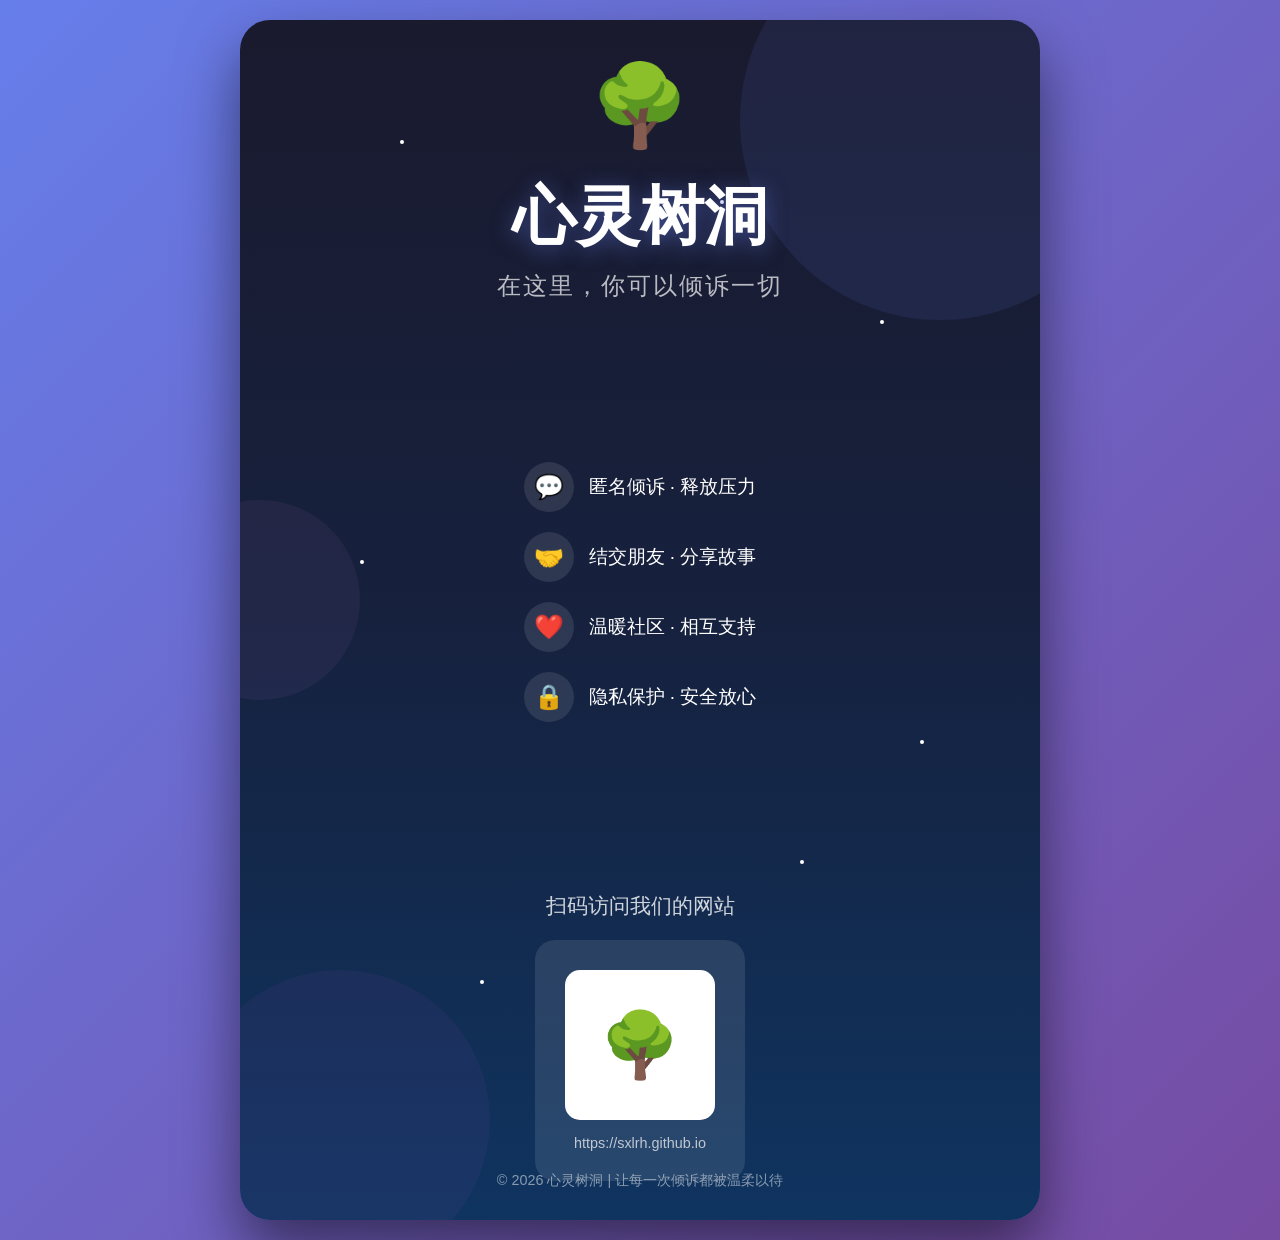
==== poster.html @ 81b8dd36 "📄 添加宣传海报" ====
<!DOCTYPE html>
<html lang="zh-CN">
<head>
    <meta charset="UTF-8">
    <meta name="viewport" content="width=device-width, initial-scale=1.0">
    <title>心灵树洞 - 宣传海报</title>
    <style>
        * {
            margin: 0;
            padding: 0;
            box-sizing: border-box;
        }
        body {
            font-family: 'Segoe UI', 'Microsoft YaHei', sans-serif;
            background: linear-gradient(135deg, #667eea 0%, #764ba2 100%);
            min-height: 100vh;
            display: flex;
            justify-content: center;
            align-items: center;
            padding: 20px;
        }
        .poster {
            width: 800px;
            height: 1200px;
            background: linear-gradient(180deg, #1a1a2e 0%, #16213e 50%, #0f3460 100%);
            border-radius: 30px;
            box-shadow: 0 30px 60px rgba(0,0,0,0.5);
            overflow: hidden;
            position: relative;
        }
        /* 装饰圆圈 */
        .circle {
            position: absolute;
            border-radius: 50%;
            opacity: 0.1;
        }
        .circle1 {
            width: 400px;
            height: 400px;
            background: #667eea;
            top: -100px;
            right: -100px;
        }
        .circle2 {
            width: 300px;
            height: 300px;
            background: #764ba2;
            bottom: -50px;
            left: -50px;
        }
        .circle3 {
            width: 200px;
            height: 200px;
            background: #f093fb;
            top: 40%;
            left: -80px;
            opacity: 0.05;
        }
        /* 主内容区 */
        .content {
            position: relative;
            z-index: 1;
            padding: 60px 40px;
            text-align: center;
            height: 100%;
            display: flex;
            flex-direction: column;
            justify-content: center;
        }
        /* Logo */
        .logo {
            font-size: 4rem;
            font-weight: 800;
            color: white;
            margin-bottom: 10px;
            text-shadow: 0 4px 20px rgba(102, 126, 234, 0.5);
        }
        .logo-icon {
            font-size: 5rem;
            margin-bottom: 20px;
        }
        /* 副标题 */
        .subtitle {
            color: rgba(255,255,255,0.7);
            font-size: 1.5rem;
            margin-bottom: 40px;
            letter-spacing: 2px;
        }
        /* 分割线 */
        .divider {
            width: 100px;
            height: 3px;
            background: linear-gradient(90deg, transparent, #667eea, transparent);
            margin: 30px auto;
        }
        /* 特点列表 */
        .features {
            margin: 40px 0;
        }
        .feature {
            display: flex;
            align-items: center;
            justify-content: center;
            gap: 15px;
            margin: 20px 0;
            color: white;
            font-size: 1.2rem;
        }
        .feature-icon {
            width: 50px;
            height: 50px;
            background: rgba(255,255,255,0.1);
            border-radius: 50%;
            display: flex;
            align-items: center;
            justify-content: center;
            font-size: 1.5rem;
        }
        /* 按钮区域 */
        .cta {
            margin-top: 50px;
        }
        .cta-text {
            color: rgba(255,255,255,0.8);
            font-size: 1.3rem;
            margin-bottom: 20px;
        }
        .qr-section {
            background: rgba(255,255,255,0.1);
            border-radius: 20px;
            padding: 30px;
            display: inline-block;
        }
        .qr-placeholder {
            width: 150px;
            height: 150px;
            background: white;
            border-radius: 15px;
            display: flex;
            align-items: center;
            justify-content: center;
            margin: 0 auto 15px;
            font-size: 4rem;
        }
        .qr-text {
            color: rgba(255,255,255,0.7);
            font-size: 0.9rem;
        }
        /* 底部信息 */
        .footer {
            position: absolute;
            bottom: 30px;
            left: 0;
            right: 0;
            text-align: center;
            color: rgba(255,255,255,0.5);
            font-size: 0.9rem;
        }
        /* 装饰星星 */
        .stars {
            position: absolute;
            width: 100%;
            height: 100%;
            top: 0;
            left: 0;
            pointer-events: none;
        }
        .star {
            position: absolute;
            width: 4px;
            height: 4px;
            background: white;
            border-radius: 50%;
            animation: twinkle 2s infinite;
        }
        @keyframes twinkle {
            0%, 100% { opacity: 0.3; }
            50% { opacity: 1; }
        }
    </style>
</head>
<body>
    <div class="poster">
        <!-- 装饰圆圈 -->
        <div class="circle circle1"></div>
        <div class="circle circle2"></div>
        <div class="circle circle3"></div>
        
        <!-- 星星装饰 -->
        <div class="stars">
            <div class="star" style="top: 10%; left: 20%; animation-delay: 0s;"></div>
            <div class="star" style="top: 25%; left: 80%; animation-delay: 0.5s;"></div>
            <div class="star" style="top: 45%; left: 15%; animation-delay: 1s;"></div>
            <div class="star" style="top: 60%; left: 85%; animation-delay: 1.5s;"></div>
            <div class="star" style="top: 80%; left: 30%; animation-delay: 0.3s;"></div>
            <div class="star" style="top: 15%; left: 60%; animation-delay: 0.8s;"></div>
            <div class="star" style="top: 70%; left: 70%; animation-delay: 1.2s;"></div>
        </div>
        
        <div class="content">
            <!-- Logo -->
            <div class="logo-icon">🌳</div>
            <h1 class="logo">心灵树洞</h1>
            <p class="subtitle">在这里，你可以倾诉一切</p>
            
            <div class="divider"></div>
            
            <!-- 特点 -->
            <div class="features">
                <div class="feature">
                    <div class="feature-icon">💬</div>
                    <span>匿名倾诉 · 释放压力</span>
                </div>
                <div class="feature">
                    <div class="feature-icon">🤝</div>
                    <span>结交朋友 · 分享故事</span>
                </div>
                <div class="feature">
                    <div class="feature-icon">❤️</div>
                    <span>温暖社区 · 相互支持</span>
                </div>
                <div class="feature">
                    <div class="feature-icon">🔒</div>
                    <span>隐私保护 · 安全放心</span>
                </div>
            </div>
            
            <div class="divider"></div>
            
            <!-- 扫码区域 -->
            <div class="cta">
                <p class="cta-text">扫码访问我们的网站</p>
                <div class="qr-section">
                    <div class="qr-placeholder">🌳</div>
                    <p class="qr-text">https://sxlrh.github.io</p>
                </div>
            </div>
        </div>
        
        <!-- 底部 -->
        <div class="footer">
            <p>© 2026 心灵树洞 | 让每一次倾诉都被温柔以待</p>
        </div>
    </div>
</body>
</html>
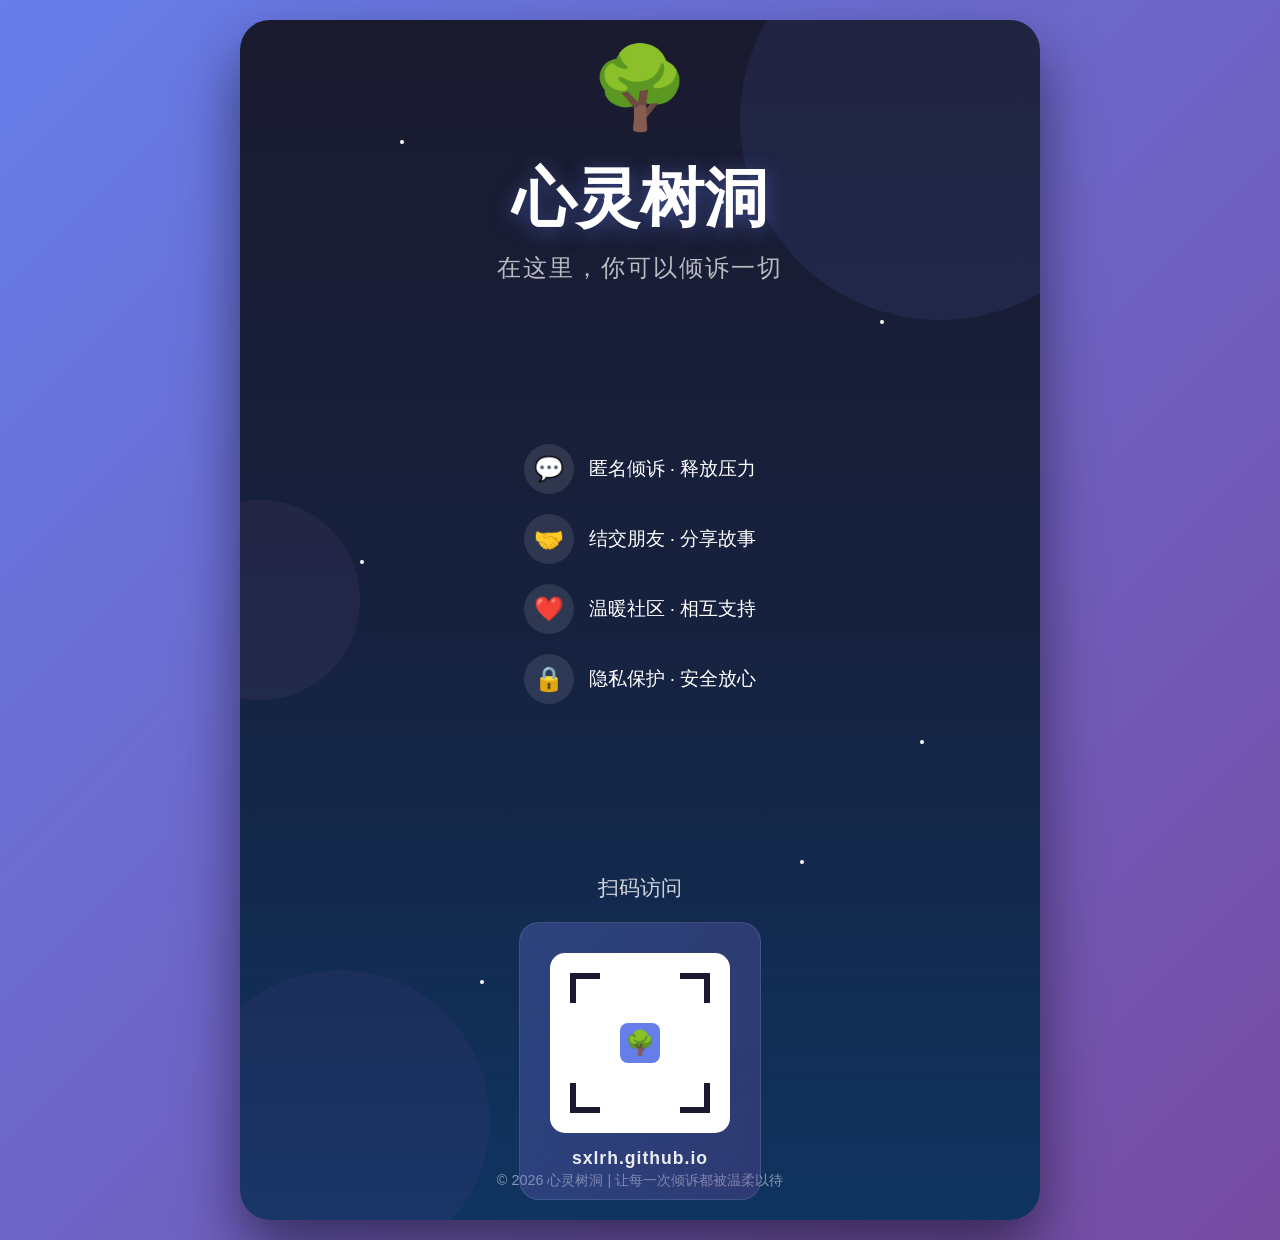
==== commit 161cf924: "🎨 优化海报二维码样式" ====
--- a/poster.html
+++ b/poster.html
@@ -34,28 +34,10 @@
             border-radius: 50%;
             opacity: 0.1;
         }
-        .circle1 {
-            width: 400px;
-            height: 400px;
-            background: #667eea;
-            top: -100px;
-            right: -100px;
-        }
-        .circle2 {
-            width: 300px;
-            height: 300px;
-            background: #764ba2;
-            bottom: -50px;
-            left: -50px;
-        }
-        .circle3 {
-            width: 200px;
-            height: 200px;
-            background: #f093fb;
-            top: 40%;
-            left: -80px;
-            opacity: 0.05;
-        }
+        .circle1 { width: 400px; height: 400px; background: #667eea; top: -100px; right: -100px; }
+        .circle2 { width: 300px; height: 300px; background: #764ba2; bottom: -50px; left: -50px; }
+        .circle3 { width: 200px; height: 200px; background: #f093fb; top: 40%; left: -80px; opacity: 0.05; }
+        
         /* 主内容区 */
         .content {
             position: relative;
@@ -67,6 +49,7 @@
             flex-direction: column;
             justify-content: center;
         }
+        
         /* Logo */
         .logo {
             font-size: 4rem;
@@ -78,21 +61,27 @@
         .logo-icon {
             font-size: 5rem;
             margin-bottom: 20px;
-        }
-        /* 副标题 */
+            animation: float 3s ease-in-out infinite;
+        }
+        @keyframes float {
+            0%, 100% { transform: translateY(0); }
+            50% { transform: translateY(-10px); }
+        }
+        
         .subtitle {
             color: rgba(255,255,255,0.7);
             font-size: 1.5rem;
             margin-bottom: 40px;
             letter-spacing: 2px;
         }
-        /* 分割线 */
+        
         .divider {
             width: 100px;
             height: 3px;
             background: linear-gradient(90deg, transparent, #667eea, transparent);
             margin: 30px auto;
         }
+        
         /* 特点列表 */
         .features {
             margin: 40px 0;
@@ -116,7 +105,8 @@
             justify-content: center;
             font-size: 1.5rem;
         }
-        /* 按钮区域 */
+        
+        /* 扫码区域 */
         .cta {
             margin-top: 50px;
         }
@@ -126,26 +116,68 @@
             margin-bottom: 20px;
         }
         .qr-section {
-            background: rgba(255,255,255,0.1);
+            background: linear-gradient(135deg, rgba(102,126,234,0.3) 0%, rgba(118,75,162,0.3) 100%);
             border-radius: 20px;
             padding: 30px;
             display: inline-block;
-        }
-        .qr-placeholder {
-            width: 150px;
-            height: 150px;
+            border: 1px solid rgba(255,255,255,0.1);
+        }
+        .qr-box {
+            width: 180px;
+            height: 180px;
             background: white;
             border-radius: 15px;
-            display: flex;
-            align-items: center;
-            justify-content: center;
             margin: 0 auto 15px;
-            font-size: 4rem;
-        }
+            display: flex;
+            align-items: center;
+            justify-content: center;
+            position: relative;
+            overflow: hidden;
+        }
+        /* 模拟二维码图案 */
+        .qr-pattern {
+            width: 140px;
+            height: 140px;
+            position: relative;
+        }
+        .qr-block {
+            position: absolute;
+            background: #1a1a2e;
+        }
+        /* 定位角 */
+        .qr-corner {
+            width: 30px;
+            height: 30px;
+            border: 6px solid #1a1a2e;
+            position: absolute;
+        }
+        .qr-corner-tl { top: 0; left: 0; border-right: none; border-bottom: none; }
+        .qr-corner-tr { top: 0; right: 0; border-left: none; border-bottom: none; }
+        .qr-corner-bl { bottom: 0; left: 0; border-right: none; border-top: none; }
+        .qr-corner-br { bottom: 0; right: 0; border-left: none; border-top: none; }
+        /* 中心logo */
+        .qr-center {
+            position: absolute;
+            top: 50%;
+            left: 50%;
+            transform: translate(-50%, -50%);
+            width: 40px;
+            height: 40px;
+            background: #667eea;
+            border-radius: 8px;
+            display: flex;
+            align-items: center;
+            justify-content: center;
+            font-size: 1.5rem;
+        }
+        
         .qr-text {
-            color: rgba(255,255,255,0.7);
-            font-size: 0.9rem;
-        }
+            color: rgba(255,255,255,0.9);
+            font-size: 1.1rem;
+            font-weight: 600;
+            letter-spacing: 1px;
+        }
+        
         /* 底部信息 */
         .footer {
             position: absolute;
@@ -156,6 +188,7 @@
             color: rgba(255,255,255,0.5);
             font-size: 0.9rem;
         }
+        
         /* 装饰星星 */
         .stars {
             position: absolute;
@@ -181,12 +214,10 @@
 </head>
 <body>
     <div class="poster">
-        <!-- 装饰圆圈 -->
         <div class="circle circle1"></div>
         <div class="circle circle2"></div>
         <div class="circle circle3"></div>
         
-        <!-- 星星装饰 -->
         <div class="stars">
             <div class="star" style="top: 10%; left: 20%; animation-delay: 0s;"></div>
             <div class="star" style="top: 25%; left: 80%; animation-delay: 0.5s;"></div>
@@ -198,14 +229,12 @@
         </div>
         
         <div class="content">
-            <!-- Logo -->
             <div class="logo-icon">🌳</div>
             <h1 class="logo">心灵树洞</h1>
             <p class="subtitle">在这里，你可以倾诉一切</p>
             
             <div class="divider"></div>
             
-            <!-- 特点 -->
             <div class="features">
                 <div class="feature">
                     <div class="feature-icon">💬</div>
@@ -227,17 +256,23 @@
             
             <div class="divider"></div>
             
-            <!-- 扫码区域 -->
             <div class="cta">
-                <p class="cta-text">扫码访问我们的网站</p>
+                <p class="cta-text">扫码访问</p>
                 <div class="qr-section">
-                    <div class="qr-placeholder">🌳</div>
-                    <p class="qr-text">https://sxlrh.github.io</p>
+                    <div class="qr-box">
+                        <div class="qr-pattern">
+                            <div class="qr-corner qr-corner-tl"></div>
+                            <div class="qr-corner qr-corner-tr"></div>
+                            <div class="qr-corner qr-corner-bl"></div>
+                            <div class="qr-corner qr-corner-br"></div>
+                            <div class="qr-center">🌳</div>
+                        </div>
+                    </div>
+                    <p class="qr-text">sxlrh.github.io</p>
                 </div>
             </div>
         </div>
         
-        <!-- 底部 -->
         <div class="footer">
             <p>© 2026 心灵树洞 | 让每一次倾诉都被温柔以待</p>
         </div>
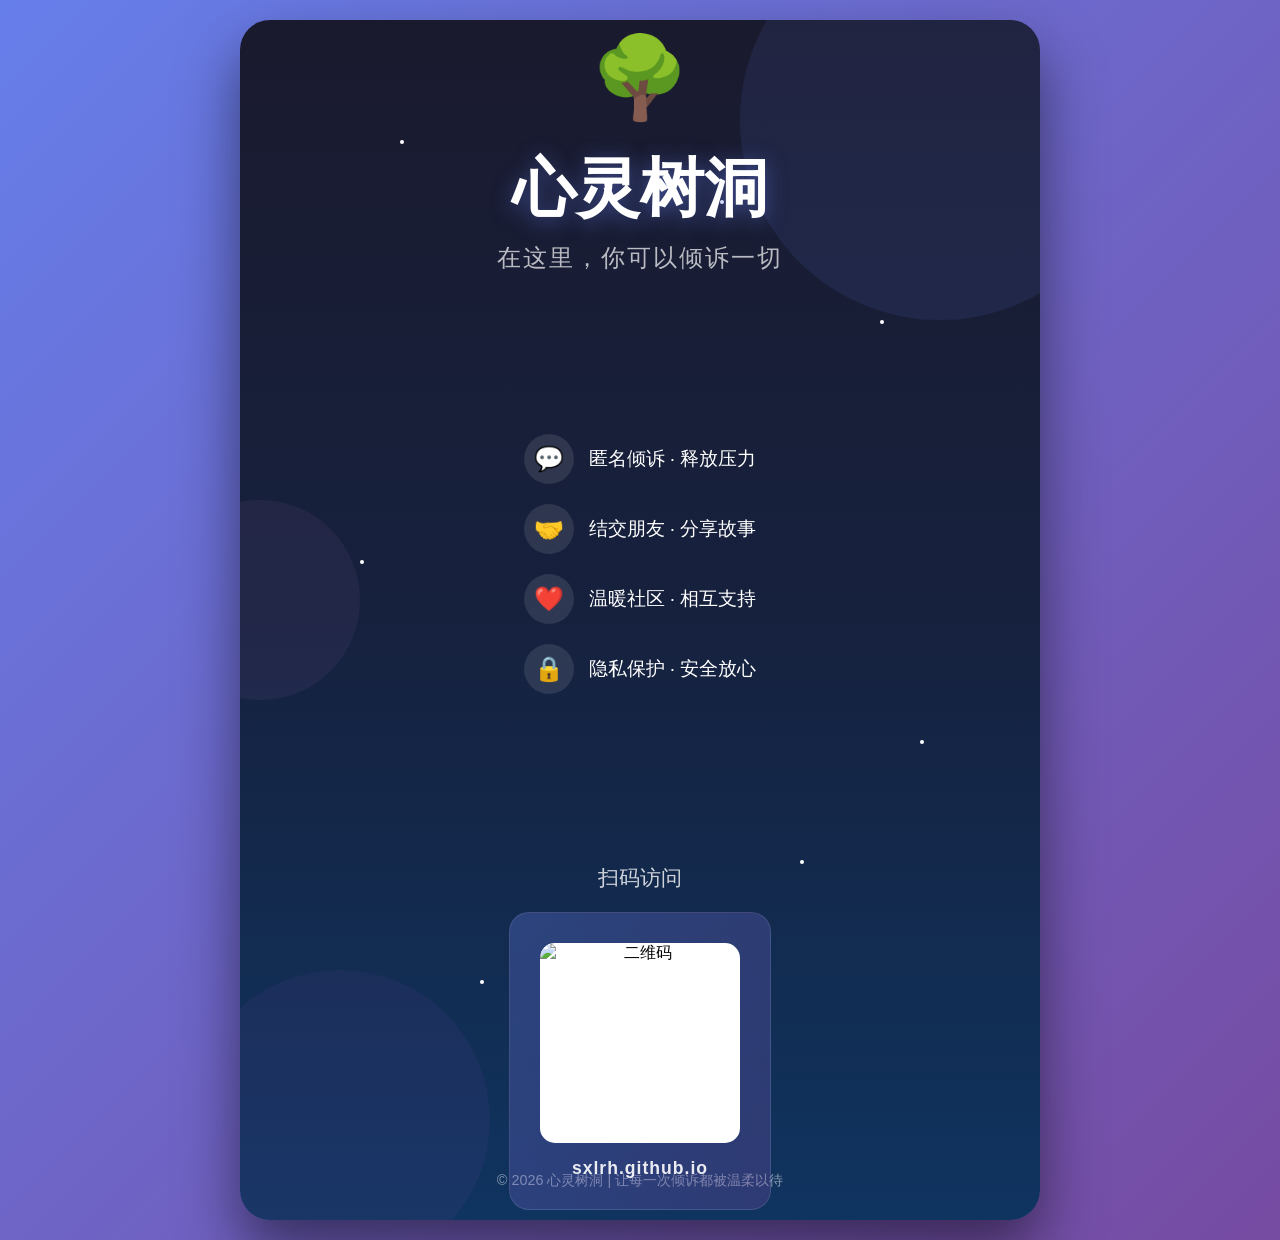
==== commit c74800cb: "📱 添加真实可扫描的二维码" ====
--- a/poster.html
+++ b/poster.html
@@ -5,11 +5,7 @@
     <meta name="viewport" content="width=device-width, initial-scale=1.0">
     <title>心灵树洞 - 宣传海报</title>
     <style>
-        * {
-            margin: 0;
-            padding: 0;
-            box-sizing: border-box;
-        }
+        * { margin: 0; padding: 0; box-sizing: border-box; }
         body {
             font-family: 'Segoe UI', 'Microsoft YaHei', sans-serif;
             background: linear-gradient(135deg, #667eea 0%, #764ba2 100%);
@@ -28,7 +24,6 @@
             overflow: hidden;
             position: relative;
         }
-        /* 装饰圆圈 */
         .circle {
             position: absolute;
             border-radius: 50%;
@@ -38,7 +33,6 @@
         .circle2 { width: 300px; height: 300px; background: #764ba2; bottom: -50px; left: -50px; }
         .circle3 { width: 200px; height: 200px; background: #f093fb; top: 40%; left: -80px; opacity: 0.05; }
         
-        /* 主内容区 */
         .content {
             position: relative;
             z-index: 1;
@@ -50,7 +44,12 @@
             justify-content: center;
         }
         
-        /* Logo */
+        .logo-icon { font-size: 5rem; margin-bottom: 20px; animation: float 3s ease-in-out infinite; }
+        @keyframes float {
+            0%, 100% { transform: translateY(0); }
+            50% { transform: translateY(-10px); }
+        }
+        
         .logo {
             font-size: 4rem;
             font-weight: 800;
@@ -58,23 +57,12 @@
             margin-bottom: 10px;
             text-shadow: 0 4px 20px rgba(102, 126, 234, 0.5);
         }
-        .logo-icon {
-            font-size: 5rem;
-            margin-bottom: 20px;
-            animation: float 3s ease-in-out infinite;
-        }
-        @keyframes float {
-            0%, 100% { transform: translateY(0); }
-            50% { transform: translateY(-10px); }
-        }
-        
         .subtitle {
             color: rgba(255,255,255,0.7);
             font-size: 1.5rem;
             margin-bottom: 40px;
             letter-spacing: 2px;
         }
-        
         .divider {
             width: 100px;
             height: 3px;
@@ -82,10 +70,7 @@
             margin: 30px auto;
         }
         
-        /* 特点列表 */
-        .features {
-            margin: 40px 0;
-        }
+        .features { margin: 40px 0; }
         .feature {
             display: flex;
             align-items: center;
@@ -106,10 +91,7 @@
             font-size: 1.5rem;
         }
         
-        /* 扫码区域 */
-        .cta {
-            margin-top: 50px;
-        }
+        .cta { margin-top: 50px; }
         .cta-text {
             color: rgba(255,255,255,0.8);
             font-size: 1.3rem;
@@ -123,52 +105,20 @@
             border: 1px solid rgba(255,255,255,0.1);
         }
         .qr-box {
-            width: 180px;
-            height: 180px;
+            width: 200px;
+            height: 200px;
             background: white;
             border-radius: 15px;
             margin: 0 auto 15px;
             display: flex;
             align-items: center;
             justify-content: center;
-            position: relative;
             overflow: hidden;
         }
-        /* 模拟二维码图案 */
-        .qr-pattern {
-            width: 140px;
-            height: 140px;
-            position: relative;
-        }
-        .qr-block {
-            position: absolute;
-            background: #1a1a2e;
-        }
-        /* 定位角 */
-        .qr-corner {
-            width: 30px;
-            height: 30px;
-            border: 6px solid #1a1a2e;
-            position: absolute;
-        }
-        .qr-corner-tl { top: 0; left: 0; border-right: none; border-bottom: none; }
-        .qr-corner-tr { top: 0; right: 0; border-left: none; border-bottom: none; }
-        .qr-corner-bl { bottom: 0; left: 0; border-right: none; border-top: none; }
-        .qr-corner-br { bottom: 0; right: 0; border-left: none; border-top: none; }
-        /* 中心logo */
-        .qr-center {
-            position: absolute;
-            top: 50%;
-            left: 50%;
-            transform: translate(-50%, -50%);
-            width: 40px;
-            height: 40px;
-            background: #667eea;
-            border-radius: 8px;
-            display: flex;
-            align-items: center;
-            justify-content: center;
-            font-size: 1.5rem;
+        .qr-box img {
+            width: 100%;
+            height: 100%;
+            object-fit: contain;
         }
         
         .qr-text {
@@ -178,7 +128,6 @@
             letter-spacing: 1px;
         }
         
-        /* 底部信息 */
         .footer {
             position: absolute;
             bottom: 30px;
@@ -189,7 +138,6 @@
             font-size: 0.9rem;
         }
         
-        /* 装饰星星 */
         .stars {
             position: absolute;
             width: 100%;
@@ -260,13 +208,8 @@
                 <p class="cta-text">扫码访问</p>
                 <div class="qr-section">
                     <div class="qr-box">
-                        <div class="qr-pattern">
-                            <div class="qr-corner qr-corner-tl"></div>
-                            <div class="qr-corner qr-corner-tr"></div>
-                            <div class="qr-corner qr-corner-bl"></div>
-                            <div class="qr-corner qr-corner-br"></div>
-                            <div class="qr-center">🌳</div>
-                        </div>
+                        <!-- 使用Google Charts API生成真正的二维码 -->
+                        <img src="https://chart.googleapis.com/chart?cht=qr&chl=https://sxlrh.github.io&chs=200x200&chco=1a1a2e&chf=bg,s,ffffff" alt="二维码">
                     </div>
                     <p class="qr-text">sxlrh.github.io</p>
                 </div>
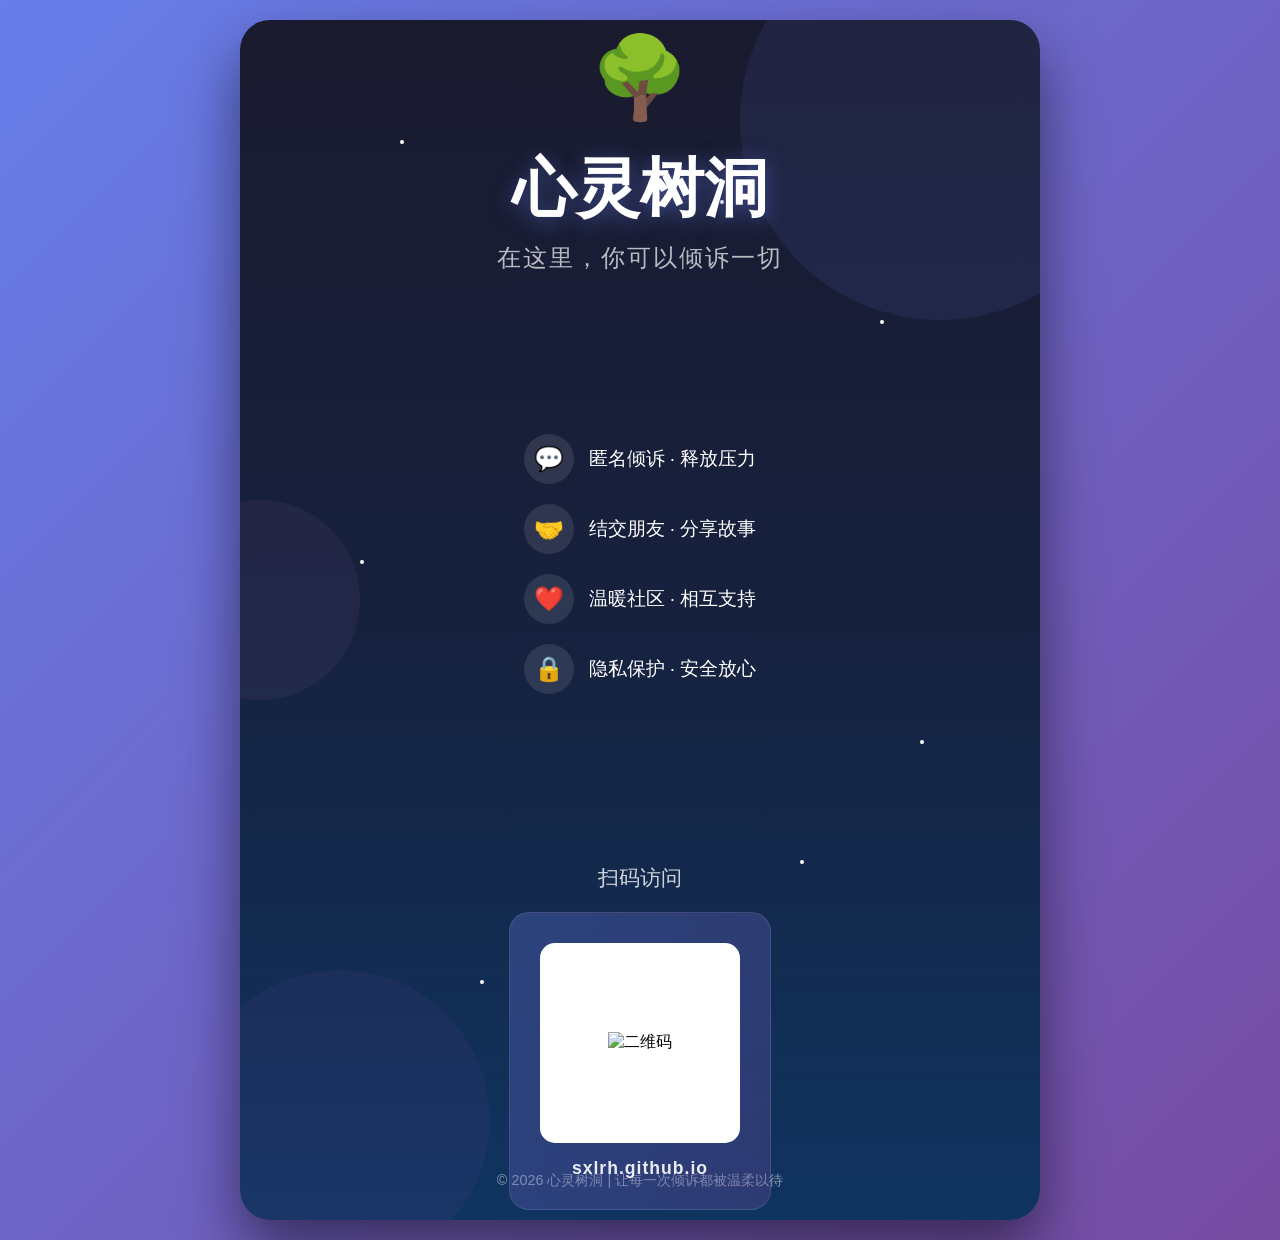
==== commit 2bb05a22: "🔲 使用稳定的二维码API" ====
--- a/poster.html
+++ b/poster.html
@@ -115,11 +115,6 @@
             justify-content: center;
             overflow: hidden;
         }
-        .qr-box img {
-            width: 100%;
-            height: 100%;
-            object-fit: contain;
-        }
         
         .qr-text {
             color: rgba(255,255,255,0.9);
@@ -208,8 +203,8 @@
                 <p class="cta-text">扫码访问</p>
                 <div class="qr-section">
                     <div class="qr-box">
-                        <!-- 使用Google Charts API生成真正的二维码 -->
-                        <img src="https://chart.googleapis.com/chart?cht=qr&chl=https://sxlrh.github.io&chs=200x200&chco=1a1a2e&chf=bg,s,ffffff" alt="二维码">
+                        <!-- 使用稳定的二维码API -->
+                        <img src="https://api.qrserver.com/v1/create-qr-code/?size=200x200&data=https://sxlrh.github.io&bgcolor=ffffff&color=1a1a2e" alt="二维码">
                     </div>
                     <p class="qr-text">sxlrh.github.io</p>
                 </div>
